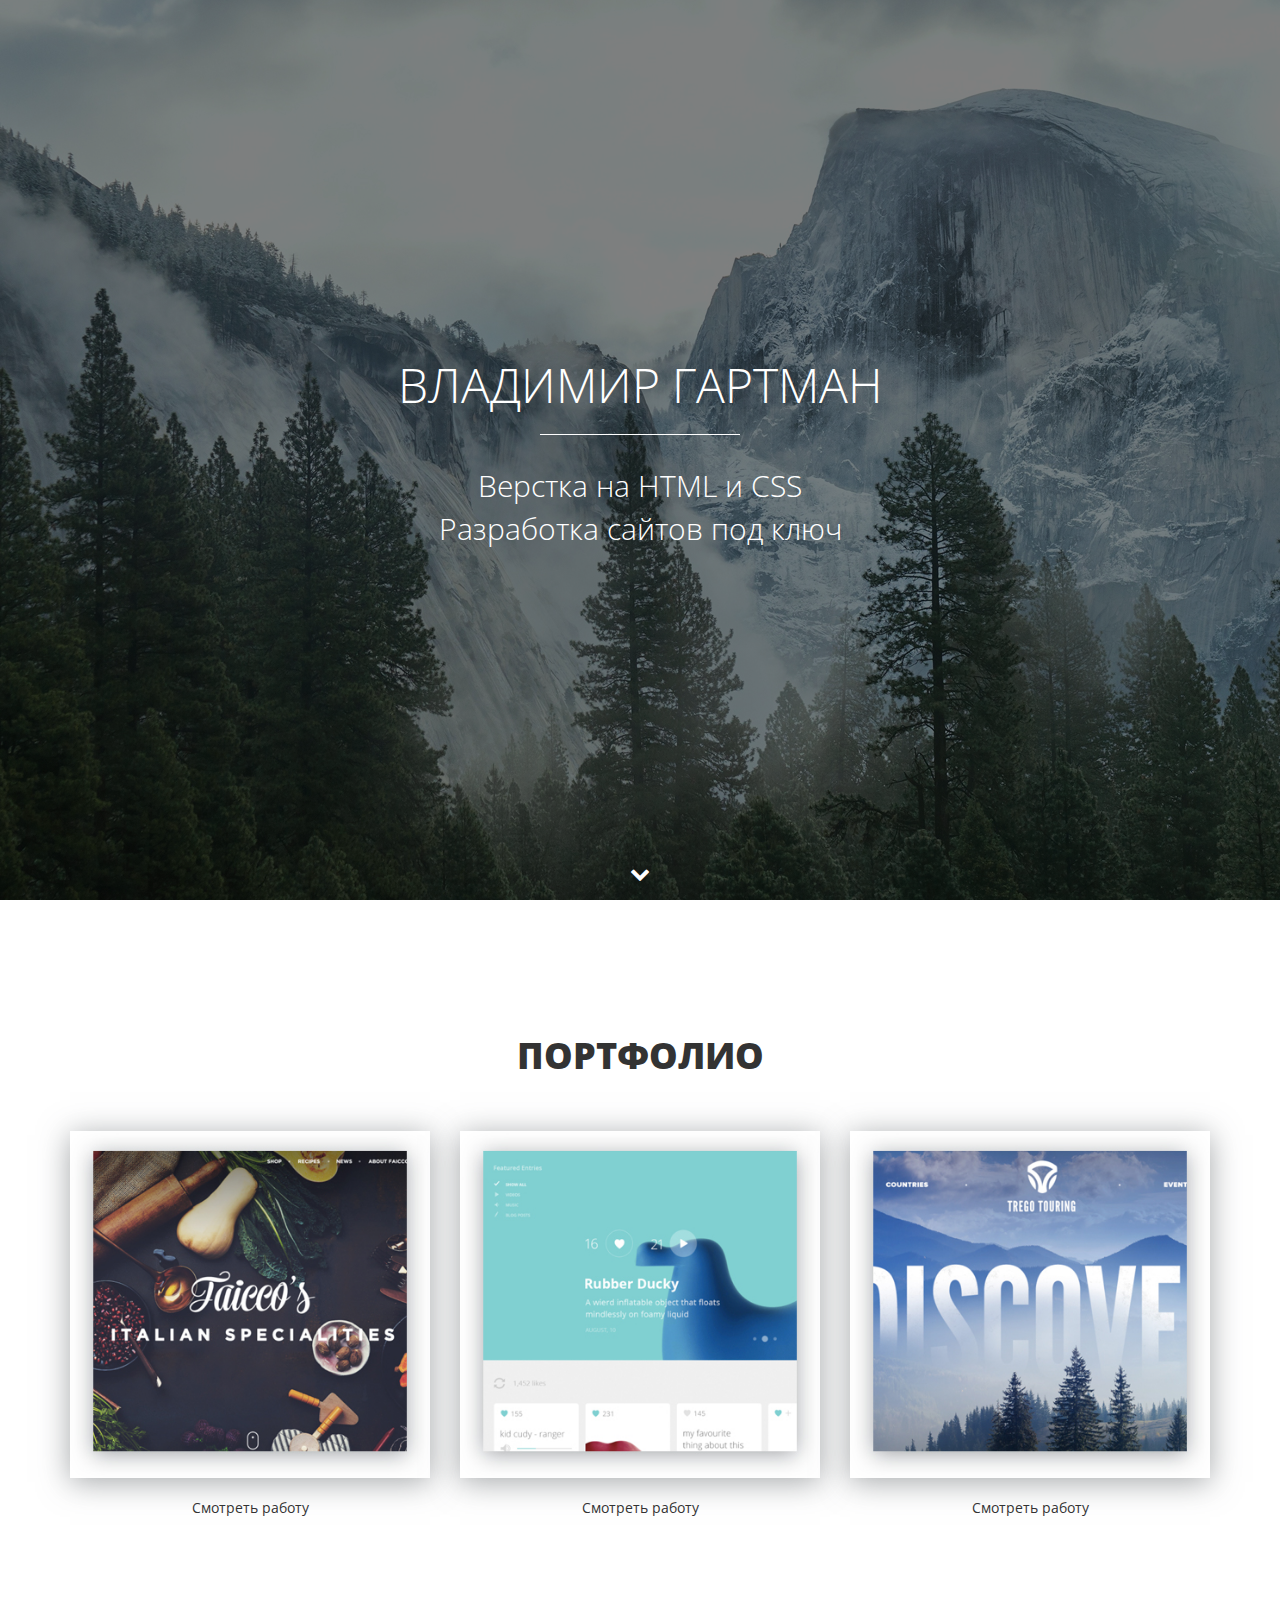
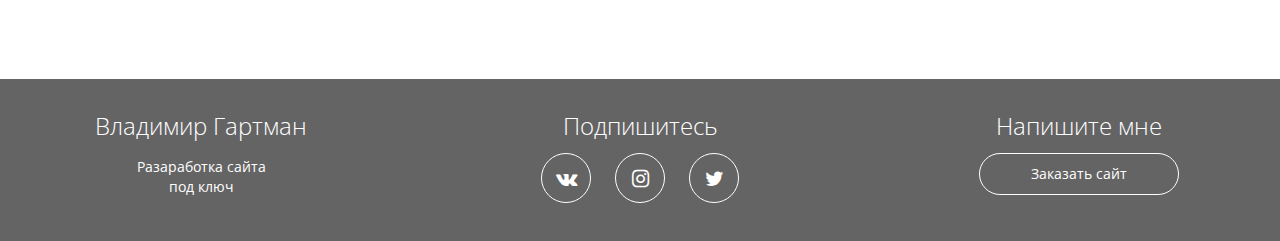
==== index.html @ 7106aff5 "Загрузили все файлы и папки" ====
<!DOCTYPE html>
<html lang="ru">
  <head>
    <meta charset="utf-8">
    <meta http-equiv="X-UA-Compatible" content="IE=edge">
    <meta name="viewport" content="width=device-width, initial-scale=1">
    <!-- meta для соцсетей-->
    <meta property="og:url" content="">
    <meta property="og:type" content="website">
    <meta property="og:title" content="Владимир Гартман - верстка сайтов на HTML и CSS">
    <meta property="og:image" content="">
    <meta property="og:description" content="Закажите разработку сайта без посредников от 5 990 рублей">
    <meta property="og:site_name" content="Портфолио верстальщика">
    <meta property="article:author" content="Владимир Гартман">
    <!--Заголовок  сайта-->
    <title>Владимир Гартман - Портфолио</title>
    <link href="https://fonts.googleapis.com/css?family=Open+Sans:400,700&amp;subset=cyrillic" rel="stylesheet"> 
    <link href="css/bootstrap.min.css" rel="stylesheet">
    <link rel="stylesheet" href="css/fontello.css">
    <link rel="stylesheet" href="css/fontello-embedded.css">
    <link href="css/style.css" rel="stylesheet">
    
    <!--Фавиконка-->
    <link rel="shortcut icon" type="image/x-icon" href="favicon.ico">
    <!--[if lt IE 9]>
      <script src="https://oss.maxcdn.com/html5shiv/3.7.3/html5shiv.min.js"></script>
      <script src="https://oss.maxcdn.com/respond/1.4.2/respond.min.js"></script>
    <![endif]-->
  </head>
  <body>

    <div class="main">
      <div class="main-overlay"></div>
        <div class="wrapper">
          <div class="main-header">
          <h1>Владимир Гартман</h1>
            <div class="main-line"></div>
            <p>Верстка на HTML и CSS<br> Разработка сайтов под ключ</p> 
          </div> 
        </div> 
        <a class="main-down" href="#"><i class="icon-down"></i></a>   
    </div>

    <div class="portfolio">
      <div class="container">
        <h2 class="section-header">Портфолио</h2>
          <div class="row">
            <div class="col-md-4">
              <div class="portfolio-block">
                <img src="img/portfolio/1.jpg" alt="Работа №1">
                <a data-toggle="modal" data-work='work-1' href="#work">Смотреть работу</a>
              </div>
            </div>
            <div class="col-md-4">
              <div class="portfolio-block">
                <img src="img/portfolio/2.jpg" alt="Работа №2">
                <a data-toggle="modal" data-work='work-2' href="#work">Смотреть работу</a>
              </div>
            </div>
            <div class="col-md-4">
              <div class="portfolio-block">
                <img src="img/portfolio/3.jpg" alt="Работа №3">
                <a data-toggle="modal" data-work='work-3' href="#work">Смотреть работу</a>
              </div>
            </div>
          </div>
      </div>
    </div>
    
    <div class="footer">
      <div class="container">
        <div class="row">
          <div class="col-md-3">
                  <strong>Владимир Гартман</strong>
                  <p>Разаработка сайта<br>под ключ</p>
          </div>
          <div class="col-md-6">
                  <strong>Подпишитесь</strong>
                  <div class="social-links">
                    <a href="#"><i class="icon-vk"></i></a>
                    <a href="#"><i class="icon-instagram"></i></a>
                    <a href="#"><i class="icon-twitter"></i></a>
                  </div>
          </div> 
          <div class="col-md-3"><strong>Напишите мне</strong>
            <a href="https://vk.me/vladimir__bass" class="offer-btn">Заказать сайт</a>
          </div>
        </div>
      </div>
    </div>

    <!-- Всплывающие окна-->

<div class="modal fade" id="work" role="dialog" >
  <div class="modal-dialog" role="document">
    <div class="modal-content">
      <div class="modal-header">
        <button type="button" class="close" data-dismiss="modal" aria-label="Close"><span aria-hidden="true">&times;</span></button>
        <h4 class="modal-title">Работа №1</h4>
      </div>
      <div class="modal-body">
        <div class="row">
          <div class="col-lg-5">
           <img src="img/portfolio/1.jpg" alt="Первая работа"> 
          </div>
          <div class="col-lg-7">
            <h4>Сайта для ресторана</h4>
            <p>Описание сайта</p>
            <div class="modal-body">
              
            </div>
          </div>
        </div>
      </div>

    </div>
  </div>
</div>

    <!-- jQuery (necessary for Bootstrap's JavaScript plugins) -->
    <script src="https://ajax.googleapis.com/ajax/libs/jquery/1.12.4/jquery.min.js"></script>
    <script src="js/bootstrap.min.js"></script>
        <script>
      $(function() {
        var link = $('a[data-toggle="modal"]');
        link.on('click', function(event) {
          var work = $(this).attr('data-work');
          var modal = $('.modal');
          modal.find('.modal-body').load(work+'.html');
        });
      });
    </script>
  </body>
</html>
---- css/fontello.css ----
@font-face {
  font-family: 'fontello';
  src: url('../font/fontello.eot?98207938');
  src: url('../font/fontello.eot?98207938#iefix') format('embedded-opentype'),
       url('../font/fontello.woff2?98207938') format('woff2'),
       url('../font/fontello.woff?98207938') format('woff'),
       url('../font/fontello.ttf?98207938') format('truetype'),
       url('../font/fontello.svg?98207938#fontello') format('svg');
  font-weight: normal;
  font-style: normal;
}
/* Chrome hack: SVG is rendered more smooth in Windozze. 100% magic, uncomment if you need it. */
/* Note, that will break hinting! In other OS-es font will be not as sharp as it could be */
/*
@media screen and (-webkit-min-device-pixel-ratio:0) {
  @font-face {
    font-family: 'fontello';
    src: url('../font/fontello.svg?98207938#fontello') format('svg');
  }
}
*/
 
 [class^="icon-"]:before, [class*=" icon-"]:before {
  font-family: "fontello";
  font-style: normal;
  font-weight: normal;
  speak: none;
 
  display: inline-block;
  text-decoration: inherit;
  width: 1em;
  margin-right: .2em;
  text-align: center;
  /* opacity: .8; */
 
  /* For safety - reset parent styles, that can break glyph codes*/
  font-variant: normal;
  text-transform: none;
 
  /* fix buttons height, for twitter bootstrap */
  line-height: 1em;
 
  /* Animation center compensation - margins should be symmetric */
  /* remove if not needed */
  margin-left: .2em;
 
  /* you can be more comfortable with increased icons size */
  /* font-size: 120%; */
 
  /* Font smoothing. That was taken from TWBS */
  -webkit-font-smoothing: antialiased;
  -moz-osx-font-smoothing: grayscale;
 
  /* Uncomment for 3D effect */
  /* text-shadow: 1px 1px 1px rgba(127, 127, 127, 0.3); */
}
 
.icon-down:before { content: '\e800'; } /* '' */
.icon-twitter:before { content: '\f099'; } /* '' */
.icon-instagram:before { content: '\f16d'; } /* '' */
.icon-vk:before { content: '\f189'; } /* '' */
---- css/fontello-embedded.css ----
@font-face {
  font-family: 'fontello';
  src: url('../font/fontello.eot?49157552');
  src: url('../font/fontello.eot?49157552#iefix') format('embedded-opentype'),
       url('../font/fontello.svg?49157552#fontello') format('svg');
  font-weight: normal;
  font-style: normal;
}
@font-face {
  font-family: 'fontello';
  src: url('[data-uri]') format('woff'),
       url('[data-uri]') format('truetype');
}
/* Chrome hack: SVG is rendered more smooth in Windozze. 100% magic, uncomment if you need it. */
/* Note, that will break hinting! In other OS-es font will be not as sharp as it could be */
/*
@media screen and (-webkit-min-device-pixel-ratio:0) {
  @font-face {
    font-family: 'fontello';
    src: url('../font/fontello.svg?49157552#fontello') format('svg');
  }
}
*/
 
 [class^="icon-"]:before, [class*=" icon-"]:before {
  font-family: "fontello";
  font-style: normal;
  font-weight: normal;
  speak: none;
 
  display: inline-block;
  text-decoration: inherit;
  width: 1em;
  margin-right: .2em;
  text-align: center;
  /* opacity: .8; */
 
  /* For safety - reset parent styles, that can break glyph codes*/
  font-variant: normal;
  text-transform: none;
     
  /* fix buttons height, for twitter bootstrap */
  line-height: 1em;
 
  /* Animation center compensation - margins should be symmetric */
  /* remove if not needed */
  margin-left: .2em;
 
  /* you can be more comfortable with increased icons size */
  /* font-size: 120%; */
 
  /* Uncomment for 3D effect */
  /* text-shadow: 1px 1px 1px rgba(127, 127, 127, 0.3); */
}
.icon-down:before { content: '\e800'; } /* '' */
.icon-twitter:before { content: '\f099'; } /* '' */
.icon-instagram:before { content: '\f16d'; } /* '' */
.icon-vk:before { content: '\f189'; } /* '' */
---- css/style.css ----
body{
	font-family: 'Open Sans', sans-serif;
}

html{
	font-size: 10px;
}

a:focus {
	text-decoration: none;
	outline: none;
}

.wrapper{
	display: table-cell;
	vertical-align: middle;
}

.main{
	position: relative;
	display: table;
	width: 100%;
	text-align: center;
	color: #fff;
	height: 100vh;
	background: #000 url(../img/main/main-bg.jpg) center center no-repeat;
}

.main-overlay{
	position: absolute;
	z-index: 1;
	width: 100%;
	height: 100%;
	background-color: rgba(0,0,0,0.5);
}

.main h1{
	margin-bottom: 1.4rem;
	font-weight: 300;
	text-transform: uppercase;
	font-size: 4.8rem;
}
.main p{
	font-size: 3rem;
	font-weight: 300;
}
.main-header{
	position: relative;
	z-index: 2;
}
.main-line{
	width: 200px;
	height: 1px;
	background-color: #fff;
	margin: 0 auto;
}

.main-down{
	position: absolute;
	color: #fff;
	z-index: 4;
	bottom: 0;
	display: inline-block;
	font-size: 2rem;
	left: 50%;
	width: 50px;
	margin-left: -25px;
	height: 5opx;
	border-radius: 50%;
	border: 1px solid transparent;
	line-height: 50px;
	transition: 0.2s;
}
.main-down:hover{
	color: #fff;
	border-color: #fff;
}

/*Секция портфолио*/

.portfolio{
	padding: 10rem 0px;
	text-align: center;
}
.section-header{
	text-transform: uppercase;
	font-weight: 800;
	font-size: 3.6rem;
	margin-bottom: 5rem;	
}

.portfolio img{
	width: 100%;
	max-width: 360px; 
	box-shadow: 0px 4px 29px 0px rgba(87, 92, 97, 0.54);
}

.portfolio a{
	display: block;
	margin: 2rem auto 6rem;
	color: #333;
	width: 17rem;
	border-bottom: 1px solid transparent;
}

.portfolio a:hover{
	text-decoration: none;
	border-bottom: 1px dotted #333;
}
/*Секция подвал*/
.footer{
	background-color: #646464;
	color: #fff;
	text-align: center;
	padding: 3rem 0;
}

.footer strong{
	font-weight: 300;
	font-size: 2.4rem;
}

.social-links {
	margin-top:1rem;
}

.social-links a{
	width: 5rem;
	height: 5rem;
	line-height: 50px;
	display: inline-block;
	color: #fff;
	border: solid 1px #fff;
	border-radius: 50px;
	margin-left: 1rem;
	margin-right: 1rem;
	font-size: 2rem;
	transition: 0.2s;
}

.social-links a:hover{
	background-color: #fff;
	color: #646464;
}

.offer-btn{
	display: block;
	width: 80%;
	max-width: 200px;
	margin: 1rem auto;
	border: 1px solid #fff;
	padding-top: 1rem;
	padding-bottom: 1rem;
	color: #fff;
	border-radius: 100px;
	transition: 0.2s;
}

.offer-btn:hover{
	text-decoration: none;
	background-color: #fff;
	color: #646464;
}

.modal img{
	width: 100%
}

.modal-title{
	font-weight: 800;
	font-size: 2rem;
} 

.close{
	background-color: transparent;
	border: none;
	font-size: 2.5rem;
	position: absolute;
	right: 2rem;
	top: 1rem;
}

.modal-btn{
	display: inline-block;
	color: #333;
	border: 1px solid #333;
	padding: 10px 20px;
	border-radius: 5px;
}  

.modal-btn:hover{
	background-color: #333;
	color: #fff;
	text-decoration: none;
}

@media (min-width: 0px) and (max-width: 767px){ 

html{
	font-size: 7px;
}
.footer strong{
	margin: 3rem 0 2rem;
	display: inline-block;
}
.social-links a{
	font-size: 1.5rem;
}

}
@media (min-width: 768px) and (max-width: 991px){
.footer strong{
	margin: 3rem 0 2rem;
	display: inline-block;
}
}
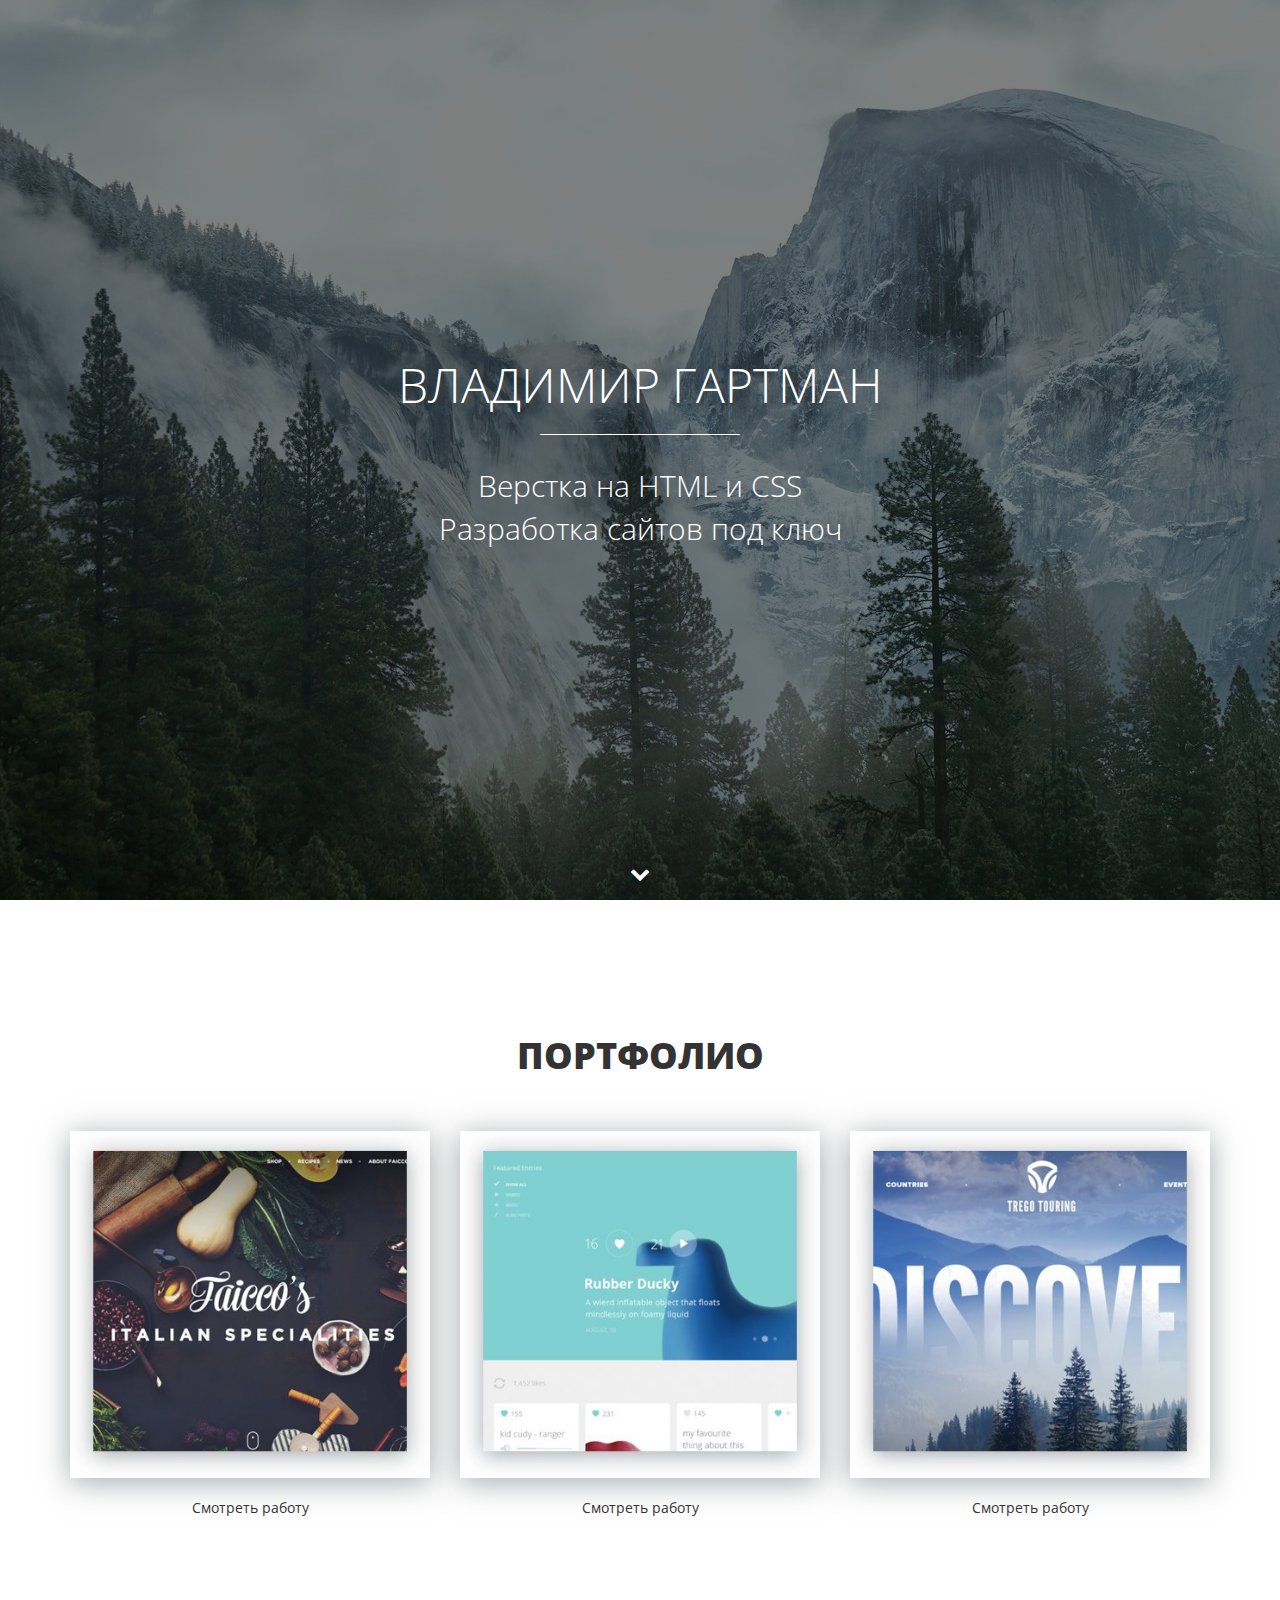
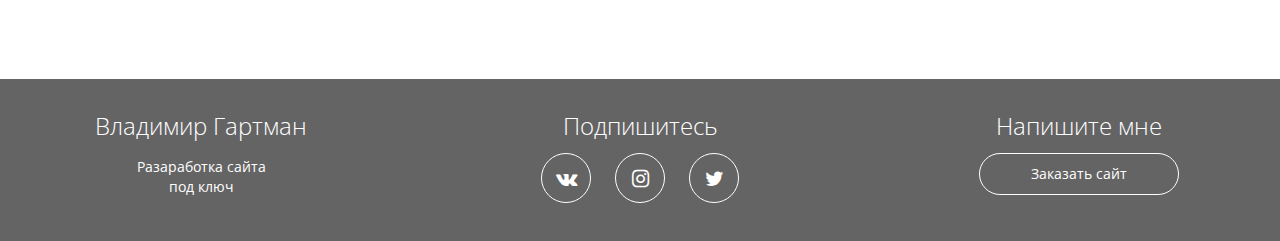
==== commit c7db09cc: "Исправил скролл" ====
--- a/index.html
+++ b/index.html
@@ -38,10 +38,10 @@
             <p>Верстка на HTML и CSS<br> Разработка сайтов под ключ</p> 
           </div> 
         </div> 
-        <a class="main-down" href="#"><i class="icon-down"></i></a>   
+        <a class="main-down slowly" href="#portfolio"><i class="icon-down"></i></a>   
     </div>
 
-    <div class="portfolio">
+    <div class="portfolio" id="portfolio">
       <div class="container">
         <h2 class="section-header">Портфолио</h2>
           <div class="row">
@@ -130,5 +130,16 @@
         });
       });
     </script>
+    <script>
+      $(document).ready(function(){
+        $(".slowly").on("click", function (event){
+          event.preventDefault();
+          var id = $(this).attr('href'),
+          top = $(id).offset().top;
+          $('body,html').animate({scrollTop: top}, 800 );
+      });
+
+      });
+    </script>
   </body>
 </html>--- a/css/fontello.css
+++ b/css/fontello.css
@@ -1,61 +1,10 @@
-@font-face {
-  font-family: 'fontello';
-  src: url('../font/fontello.eot?98207938');
-  src: url('../font/fontello.eot?98207938#iefix') format('embedded-opentype'),
-       url('../font/fontello.woff2?98207938') format('woff2'),
-       url('../font/fontello.woff?98207938') format('woff'),
-       url('../font/fontello.ttf?98207938') format('truetype'),
-       url('../font/fontello.svg?98207938#fontello') format('svg');
-  font-weight: normal;
-  font-style: normal;
-}
-/* Chrome hack: SVG is rendered more smooth in Windozze. 100% magic, uncomment if you need it. */
-/* Note, that will break hinting! In other OS-es font will be not as sharp as it could be */
-/*
-@media screen and (-webkit-min-device-pixel-ratio:0) {
-  @font-face {
-    font-family: 'fontello';
-    src: url('../font/fontello.svg?98207938#fontello') format('svg');
-  }
-}
-*/
- 
- [class^="icon-"]:before, [class*=" icon-"]:before {
-  font-family: "fontello";
-  font-style: normal;
-  font-weight: normal;
-  speak: none;
- 
-  display: inline-block;
-  text-decoration: inherit;
-  width: 1em;
-  margin-right: .2em;
-  text-align: center;
-  /* opacity: .8; */
- 
-  /* For safety - reset parent styles, that can break glyph codes*/
-  font-variant: normal;
-  text-transform: none;
- 
-  /* fix buttons height, for twitter bootstrap */
-  line-height: 1em;
- 
-  /* Animation center compensation - margins should be symmetric */
-  /* remove if not needed */
-  margin-left: .2em;
- 
-  /* you can be more comfortable with increased icons size */
-  /* font-size: 120%; */
- 
-  /* Font smoothing. That was taken from TWBS */
-  -webkit-font-smoothing: antialiased;
-  -moz-osx-font-smoothing: grayscale;
- 
-  /* Uncomment for 3D effect */
-  /* text-shadow: 1px 1px 1px rgba(127, 127, 127, 0.3); */
-}
- 
-.icon-down:before { content: '\e800'; } /* '' */
-.icon-twitter:before { content: '\f099'; } /* '' */
-.icon-instagram:before { content: '\f16d'; } /* '' */
-.icon-vk:before { content: '\f189'; } /* '' */+@font-face{font-family:'fontello';src:url('../font/fontello.eot?98207938');src:url('../font/fontello.eot?98207938#iefix') format('embedded-opentype'),
+url('../font/fontello.woff2?98207938') format('woff2'),
+url('../font/fontello.woff?98207938') format('woff'),
+url('../font/fontello.ttf?98207938') format('truetype'),
+url('../font/fontello.svg?98207938#fontello') format('svg');font-weight:normal;font-style:normal;}
+[class^="icon-"]:before, [class*=" icon-"]:before{font-family:"fontello";font-style:normal;font-weight:normal;speak:none;display:inline-block;text-decoration:inherit;width:1em;margin-right:.2em;text-align:center;font-variant:normal;text-transform:none;line-height:1em;margin-left:.2em;-webkit-font-smoothing:antialiased;-moz-osx-font-smoothing:grayscale;}
+.icon-down:before{content:'\e800';}
+.icon-twitter:before{content:'\f099';}
+.icon-instagram:before{content:'\f16d';}
+.icon-vk:before{content:'\f189';}--- a/css/style.css
+++ b/css/style.css
@@ -1,216 +1,35 @@
-body{
-	font-family: 'Open Sans', sans-serif;
-}
-
-html{
-	font-size: 10px;
-}
-
-a:focus {
-	text-decoration: none;
-	outline: none;
-}
-
-.wrapper{
-	display: table-cell;
-	vertical-align: middle;
-}
-
-.main{
-	position: relative;
-	display: table;
-	width: 100%;
-	text-align: center;
-	color: #fff;
-	height: 100vh;
-	background: #000 url(../img/main/main-bg.jpg) center center no-repeat;
-}
-
-.main-overlay{
-	position: absolute;
-	z-index: 1;
-	width: 100%;
-	height: 100%;
-	background-color: rgba(0,0,0,0.5);
-}
-
-.main h1{
-	margin-bottom: 1.4rem;
-	font-weight: 300;
-	text-transform: uppercase;
-	font-size: 4.8rem;
-}
-.main p{
-	font-size: 3rem;
-	font-weight: 300;
-}
-.main-header{
-	position: relative;
-	z-index: 2;
-}
-.main-line{
-	width: 200px;
-	height: 1px;
-	background-color: #fff;
-	margin: 0 auto;
-}
-
-.main-down{
-	position: absolute;
-	color: #fff;
-	z-index: 4;
-	bottom: 0;
-	display: inline-block;
-	font-size: 2rem;
-	left: 50%;
-	width: 50px;
-	margin-left: -25px;
-	height: 5opx;
-	border-radius: 50%;
-	border: 1px solid transparent;
-	line-height: 50px;
-	transition: 0.2s;
-}
-.main-down:hover{
-	color: #fff;
-	border-color: #fff;
-}
-
-/*Секция портфолио*/
-
-.portfolio{
-	padding: 10rem 0px;
-	text-align: center;
-}
-.section-header{
-	text-transform: uppercase;
-	font-weight: 800;
-	font-size: 3.6rem;
-	margin-bottom: 5rem;	
-}
-
-.portfolio img{
-	width: 100%;
-	max-width: 360px; 
-	box-shadow: 0px 4px 29px 0px rgba(87, 92, 97, 0.54);
-}
-
-.portfolio a{
-	display: block;
-	margin: 2rem auto 6rem;
-	color: #333;
-	width: 17rem;
-	border-bottom: 1px solid transparent;
-}
-
-.portfolio a:hover{
-	text-decoration: none;
-	border-bottom: 1px dotted #333;
-}
-/*Секция подвал*/
-.footer{
-	background-color: #646464;
-	color: #fff;
-	text-align: center;
-	padding: 3rem 0;
-}
-
-.footer strong{
-	font-weight: 300;
-	font-size: 2.4rem;
-}
-
-.social-links {
-	margin-top:1rem;
-}
-
-.social-links a{
-	width: 5rem;
-	height: 5rem;
-	line-height: 50px;
-	display: inline-block;
-	color: #fff;
-	border: solid 1px #fff;
-	border-radius: 50px;
-	margin-left: 1rem;
-	margin-right: 1rem;
-	font-size: 2rem;
-	transition: 0.2s;
-}
-
-.social-links a:hover{
-	background-color: #fff;
-	color: #646464;
-}
-
-.offer-btn{
-	display: block;
-	width: 80%;
-	max-width: 200px;
-	margin: 1rem auto;
-	border: 1px solid #fff;
-	padding-top: 1rem;
-	padding-bottom: 1rem;
-	color: #fff;
-	border-radius: 100px;
-	transition: 0.2s;
-}
-
-.offer-btn:hover{
-	text-decoration: none;
-	background-color: #fff;
-	color: #646464;
-}
-
-.modal img{
-	width: 100%
-}
-
-.modal-title{
-	font-weight: 800;
-	font-size: 2rem;
-} 
-
-.close{
-	background-color: transparent;
-	border: none;
-	font-size: 2.5rem;
-	position: absolute;
-	right: 2rem;
-	top: 1rem;
-}
-
-.modal-btn{
-	display: inline-block;
-	color: #333;
-	border: 1px solid #333;
-	padding: 10px 20px;
-	border-radius: 5px;
-}  
-
-.modal-btn:hover{
-	background-color: #333;
-	color: #fff;
-	text-decoration: none;
-}
-
-@media (min-width: 0px) and (max-width: 767px){ 
-
-html{
-	font-size: 7px;
-}
-.footer strong{
-	margin: 3rem 0 2rem;
-	display: inline-block;
-}
-.social-links a{
-	font-size: 1.5rem;
-}
-
-}
-@media (min-width: 768px) and (max-width: 991px){
-.footer strong{
-	margin: 3rem 0 2rem;
-	display: inline-block;
-}
+body{font-family:'Open Sans', sans-serif;}
+html{font-size:10px;}
+a:focus{text-decoration:none;outline:none;}
+.wrapper{display:table-cell;vertical-align:middle;}
+.main{position:relative;display:table;width:100%;text-align:center;color:#fff;height:100vh;background:#000 url(../img/main/main-bg.jpg) center center no-repeat;}
+.main-overlay{position:absolute;z-index:1;width:100%;height:100%;background-color:rgba(0,0,0,0.5);}
+.main h1{margin-bottom:1.4rem;font-weight:300;text-transform:uppercase;font-size:4.8rem;}
+.main p{font-size:3rem;font-weight:300;}
+.main-header{position:relative;z-index:2;}
+.main-line{width:200px;height:1px;background-color:#fff;margin:0 auto;}
+.main-down{position:absolute;color:#fff;z-index:4;bottom:0;display:inline-block;font-size:2rem;left:50%;width:50px;margin-left:-25px;height:5opx;border-radius:50%;border:1px solid transparent;line-height:50px;transition:0.2s;}
+.main-down:hover{color:#fff;border-color:#fff;}
+.portfolio{padding:10rem 0px;text-align:center;}
+.section-header{text-transform:uppercase;font-weight:800;font-size:3.6rem;margin-bottom:5rem;}
+.portfolio img{width:100%;max-width:360px;box-shadow:0px 4px 29px 0px rgba(87, 92, 97, 0.54);}
+.portfolio a{display:block;margin:2rem auto 6rem;color:#333;width:17rem;border-bottom:1px solid transparent;}
+.portfolio a:hover{text-decoration:none;border-bottom:1px dotted #333;}
+.footer{background-color:#646464;color:#fff;text-align:center;padding:3rem 0;}
+.footer strong{font-weight:300;font-size:2.4rem;}
+.social-links{margin-top:1rem;}
+.social-links a{width:5rem;height:5rem;line-height:50px;display:inline-block;color:#fff;border:solid 1px #fff;border-radius:50px;margin-left:1rem;margin-right:1rem;font-size:2rem;transition:0.2s;}
+.social-links a:hover{background-color:#fff;color:#646464;}
+.offer-btn{display:block;width:80%;max-width:200px;margin:1rem auto;border:1px solid #fff;padding-top:1rem;padding-bottom:1rem;color:#fff;border-radius:100px;transition:0.2s;}
+.offer-btn:hover{text-decoration:none;background-color:#fff;color:#646464;}
+.modal img{width:100%}
+.modal-title{font-weight:800;font-size:2rem;}
+.close{background-color:transparent;border:none;font-size:2.5rem;position:absolute;right:2rem;top:1rem;}
+.modal-btn{display:inline-block;color:#333;border:1px solid #333;padding:10px 20px;border-radius:5px;}
+.modal-btn:hover{background-color:#333;color:#fff;text-decoration:none;}
+@media (min-width:0px) and (max-width:767px){html{font-size:7px;}
+.footer strong{margin:3rem 0 2rem;display:inline-block;}
+.social-links a{font-size:1.5rem;}
+}
+@media (min-width:768px) and (max-width:991px){.footer strong{margin:3rem 0 2rem;display:inline-block;}
 }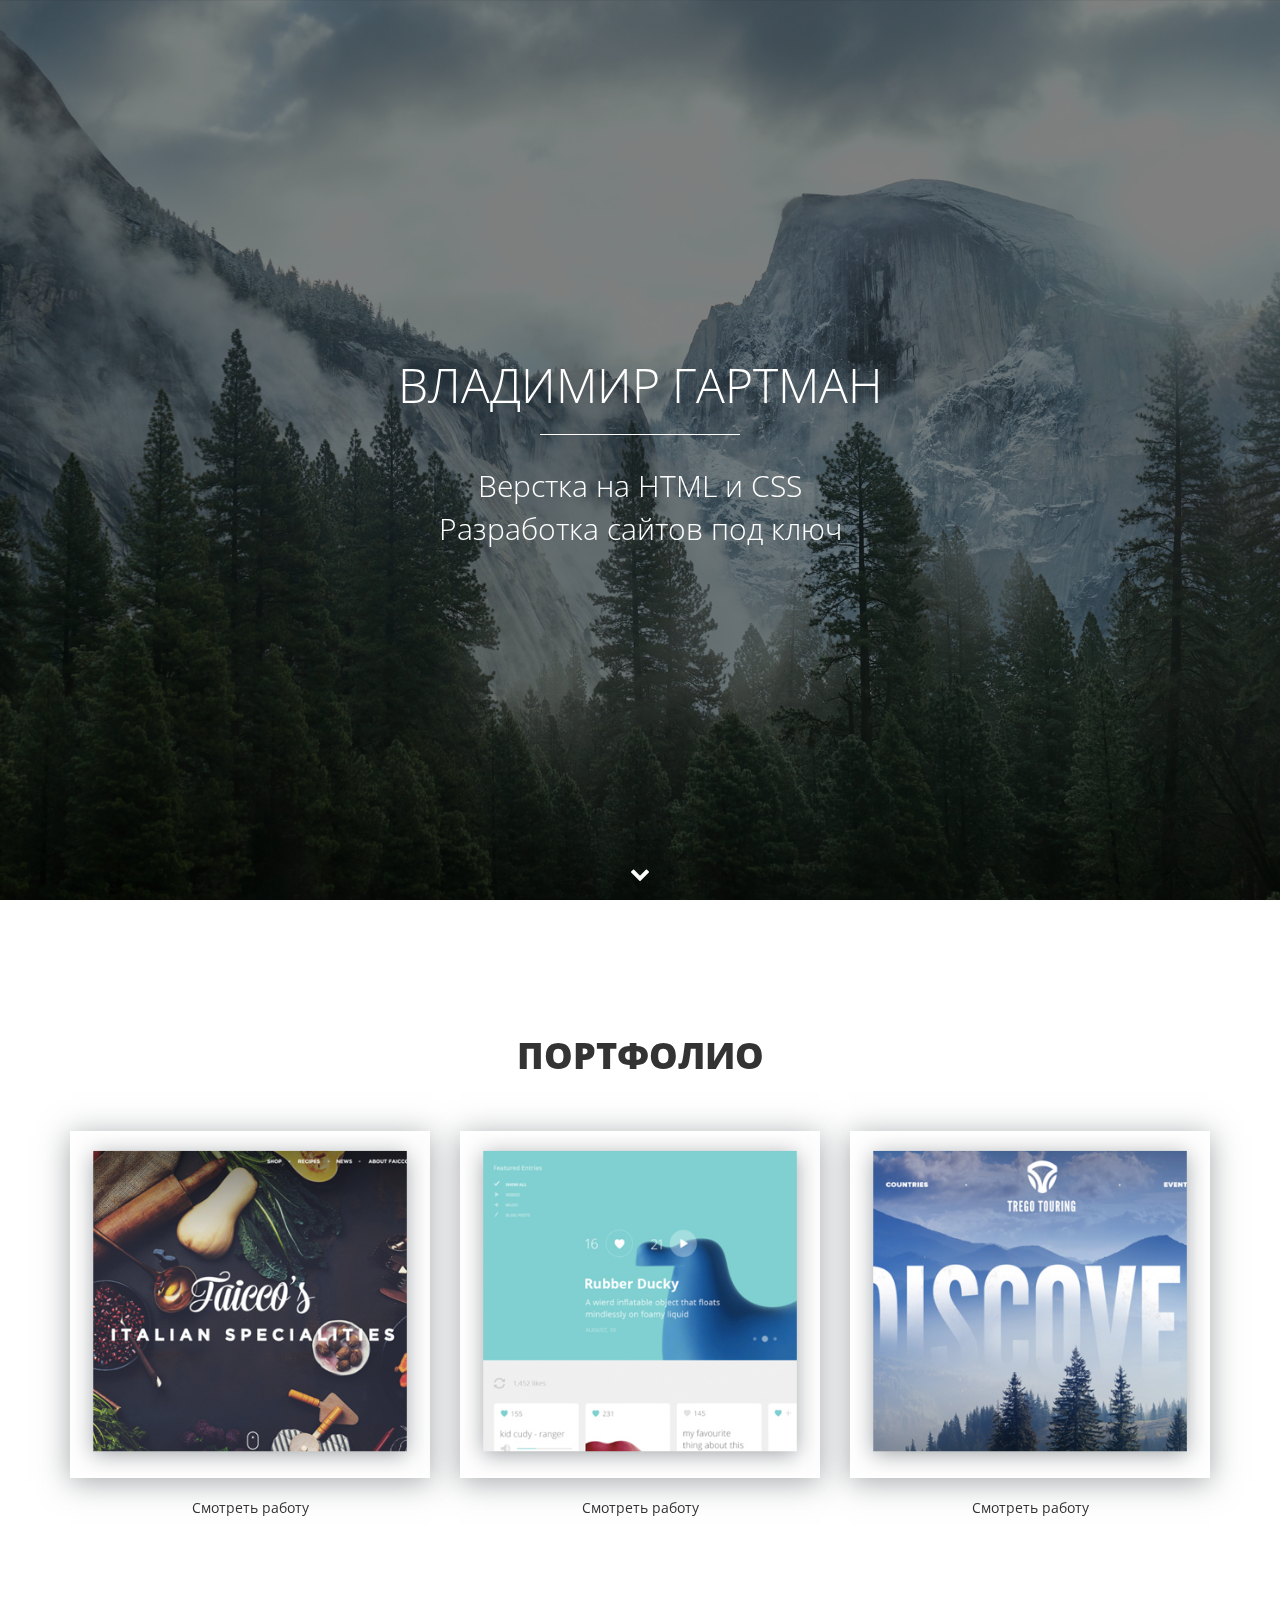
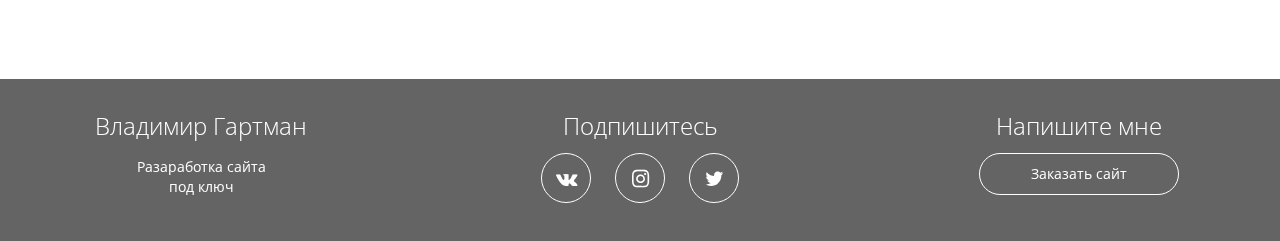
==== commit 48c62452: "Изменил модельное окно" ====
--- a/index.html
+++ b/index.html
@@ -29,7 +29,7 @@
   </head>
   <body>
 
-    <div class="main">
+    <div class="main parallax-window" data-parallax="scroll" data-speed="0.4" data-image-src="img/main/main-bg.jpg">
       <div class="main-overlay"></div>
         <div class="wrapper">
           <div class="main-header">
@@ -48,19 +48,20 @@
             <div class="col-md-4">
               <div class="portfolio-block">
                 <img src="img/portfolio/1.jpg" alt="Работа №1">
-                <a data-toggle="modal" data-work='work-1' href="#work">Смотреть работу</a>
+                <a class="link cd-modal-trigger" data-toggle="modal" data-work='work-1' href="#work">Смотреть работу</a>
               </div>
             </div>
             <div class="col-md-4">
               <div class="portfolio-block">
                 <img src="img/portfolio/2.jpg" alt="Работа №2">
-                <a data-toggle="modal" data-work='work-2' href="#work">Смотреть работу</a>
+                <a class="link cd-modal-trigger" data-toggle="modal" data-work='work-2' href="#work">Смотреть работу</a>
               </div>
             </div>
             <div class="col-md-4">
               <div class="portfolio-block">
                 <img src="img/portfolio/3.jpg" alt="Работа №3">
-                <a data-toggle="modal" data-work='work-3' href="#work">Смотреть работу</a>
+               
+                <a class="link cd-modal-trigger" data-toggle="modal" data-work='work-3' href="#work">Смотреть работу</a>
               </div>
             </div>
           </div>
@@ -88,6 +89,16 @@
         </div>
       </div>
     </div>
+    
+    <div class="cd-modal">
+  <div class="modal-content"></div> <!-- .modal-content -->
+
+  <a href="#0" class="modal-close">Close</a>
+</div> <!-- .cd-modal -->
+
+<div class="cd-transition-layer"> 
+  <div class="bg-layer"></div>
+</div> <!-- .cd-transition-layer -->
 
     <!-- Всплывающие окна-->
 
@@ -119,14 +130,15 @@
 
     <!-- jQuery (necessary for Bootstrap's JavaScript plugins) -->
     <script src="https://ajax.googleapis.com/ajax/libs/jquery/1.12.4/jquery.min.js"></script>
-    <script src="js/bootstrap.min.js"></script>
+    
+    <script src="js/parallax.min.js"></script>
+    <script src="js/main.js"></script>
         <script>
       $(function() {
-        var link = $('a[data-toggle="modal"]');
+        var link = $('.cd-modal-trigger');
         link.on('click', function(event) {
           var work = $(this).attr('data-work');
-          var modal = $('.modal');
-          modal.find('.modal-body').load(work+'.html');
+          $('.modal-content').load(work+'.html');
         });
       });
     </script>
--- a/css/fontello.css
+++ b/css/fontello.css
@@ -1,10 +1,61 @@
-@font-face{font-family:'fontello';src:url('../font/fontello.eot?98207938');src:url('../font/fontello.eot?98207938#iefix') format('embedded-opentype'),
-url('../font/fontello.woff2?98207938') format('woff2'),
-url('../font/fontello.woff?98207938') format('woff'),
-url('../font/fontello.ttf?98207938') format('truetype'),
-url('../font/fontello.svg?98207938#fontello') format('svg');font-weight:normal;font-style:normal;}
-[class^="icon-"]:before, [class*=" icon-"]:before{font-family:"fontello";font-style:normal;font-weight:normal;speak:none;display:inline-block;text-decoration:inherit;width:1em;margin-right:.2em;text-align:center;font-variant:normal;text-transform:none;line-height:1em;margin-left:.2em;-webkit-font-smoothing:antialiased;-moz-osx-font-smoothing:grayscale;}
-.icon-down:before{content:'\e800';}
-.icon-twitter:before{content:'\f099';}
-.icon-instagram:before{content:'\f16d';}
-.icon-vk:before{content:'\f189';}+@font-face {
+  font-family: 'fontello';
+  src: url('../font/fontello.eot?98207938');
+  src: url('../font/fontello.eot?98207938#iefix') format('embedded-opentype'),
+       url('../font/fontello.woff2?98207938') format('woff2'),
+       url('../font/fontello.woff?98207938') format('woff'),
+       url('../font/fontello.ttf?98207938') format('truetype'),
+       url('../font/fontello.svg?98207938#fontello') format('svg');
+  font-weight: normal;
+  font-style: normal;
+}
+/* Chrome hack: SVG is rendered more smooth in Windozze. 100% magic, uncomment if you need it. */
+/* Note, that will break hinting! In other OS-es font will be not as sharp as it could be */
+/*
+@media screen and (-webkit-min-device-pixel-ratio:0) {
+  @font-face {
+    font-family: 'fontello';
+    src: url('../font/fontello.svg?98207938#fontello') format('svg');
+  }
+}
+*/
+ 
+ [class^="icon-"]:before, [class*=" icon-"]:before {
+  font-family: "fontello";
+  font-style: normal;
+  font-weight: normal;
+  speak: none;
+ 
+  display: inline-block;
+  text-decoration: inherit;
+  width: 1em;
+  margin-right: .2em;
+  text-align: center;
+  /* opacity: .8; */
+ 
+  /* For safety - reset parent styles, that can break glyph codes*/
+  font-variant: normal;
+  text-transform: none;
+ 
+  /* fix buttons height, for twitter bootstrap */
+  line-height: 1em;
+ 
+  /* Animation center compensation - margins should be symmetric */
+  /* remove if not needed */
+  margin-left: .2em;
+ 
+  /* you can be more comfortable with increased icons size */
+  /* font-size: 120%; */
+ 
+  /* Font smoothing. That was taken from TWBS */
+  -webkit-font-smoothing: antialiased;
+  -moz-osx-font-smoothing: grayscale;
+ 
+  /* Uncomment for 3D effect */
+  /* text-shadow: 1px 1px 1px rgba(127, 127, 127, 0.3); */
+}
+ 
+.icon-down:before { content: '\e800'; } /* '' */
+.icon-twitter:before { content: '\f099'; } /* '' */
+.icon-instagram:before { content: '\f16d'; } /* '' */
+.icon-vk:before { content: '\f189'; } /* '' */--- a/css/style.css
+++ b/css/style.css
@@ -1,35 +1,483 @@
-body{font-family:'Open Sans', sans-serif;}
-html{font-size:10px;}
-a:focus{text-decoration:none;outline:none;}
-.wrapper{display:table-cell;vertical-align:middle;}
-.main{position:relative;display:table;width:100%;text-align:center;color:#fff;height:100vh;background:#000 url(../img/main/main-bg.jpg) center center no-repeat;}
-.main-overlay{position:absolute;z-index:1;width:100%;height:100%;background-color:rgba(0,0,0,0.5);}
-.main h1{margin-bottom:1.4rem;font-weight:300;text-transform:uppercase;font-size:4.8rem;}
-.main p{font-size:3rem;font-weight:300;}
-.main-header{position:relative;z-index:2;}
-.main-line{width:200px;height:1px;background-color:#fff;margin:0 auto;}
-.main-down{position:absolute;color:#fff;z-index:4;bottom:0;display:inline-block;font-size:2rem;left:50%;width:50px;margin-left:-25px;height:5opx;border-radius:50%;border:1px solid transparent;line-height:50px;transition:0.2s;}
-.main-down:hover{color:#fff;border-color:#fff;}
-.portfolio{padding:10rem 0px;text-align:center;}
-.section-header{text-transform:uppercase;font-weight:800;font-size:3.6rem;margin-bottom:5rem;}
-.portfolio img{width:100%;max-width:360px;box-shadow:0px 4px 29px 0px rgba(87, 92, 97, 0.54);}
-.portfolio a{display:block;margin:2rem auto 6rem;color:#333;width:17rem;border-bottom:1px solid transparent;}
-.portfolio a:hover{text-decoration:none;border-bottom:1px dotted #333;}
-.footer{background-color:#646464;color:#fff;text-align:center;padding:3rem 0;}
-.footer strong{font-weight:300;font-size:2.4rem;}
-.social-links{margin-top:1rem;}
-.social-links a{width:5rem;height:5rem;line-height:50px;display:inline-block;color:#fff;border:solid 1px #fff;border-radius:50px;margin-left:1rem;margin-right:1rem;font-size:2rem;transition:0.2s;}
-.social-links a:hover{background-color:#fff;color:#646464;}
-.offer-btn{display:block;width:80%;max-width:200px;margin:1rem auto;border:1px solid #fff;padding-top:1rem;padding-bottom:1rem;color:#fff;border-radius:100px;transition:0.2s;}
-.offer-btn:hover{text-decoration:none;background-color:#fff;color:#646464;}
-.modal img{width:100%}
-.modal-title{font-weight:800;font-size:2rem;}
-.close{background-color:transparent;border:none;font-size:2.5rem;position:absolute;right:2rem;top:1rem;}
-.modal-btn{display:inline-block;color:#333;border:1px solid #333;padding:10px 20px;border-radius:5px;}
-.modal-btn:hover{background-color:#333;color:#fff;text-decoration:none;}
-@media (min-width:0px) and (max-width:767px){html{font-size:7px;}
-.footer strong{margin:3rem 0 2rem;display:inline-block;}
-.social-links a{font-size:1.5rem;}
-}
-@media (min-width:768px) and (max-width:991px){.footer strong{margin:3rem 0 2rem;display:inline-block;}
+body{
+	font-family: 'Open Sans', sans-serif;
+}
+
+html{
+	font-size: 10px;
+}
+
+a:focus {
+	text-decoration: none;
+	outline: none;
+}
+
+.wrapper{
+	display: table-cell;
+	vertical-align: middle;
+}
+
+.main{
+	position: relative;
+	display: table;
+	width: 100%;
+	text-align: center;
+	color: #fff;
+	height: 100vh;
+	//*background: #000 url(../img/main/main-bg.jpg) center center no-repeat;*//
+}
+
+.main-overlay{
+	position: absolute;
+	z-index: 1;
+	width: 100%;
+	height: 100%;
+	background-color: rgba(0,0,0,0.5);
+}
+
+.main h1{
+	margin-bottom: 1.4rem;
+	font-weight: 300;
+	text-transform: uppercase;
+	font-size: 4.8rem;
+}
+.main p{
+	font-size: 3rem;
+	font-weight: 300;
+}
+.main-header{
+	position: relative;
+	z-index: 2;
+}
+.main-line{
+	width: 200px;
+	height: 1px;
+	background-color: #fff;
+	margin: 0 auto;
+}
+
+.main-down{
+	position: absolute;
+	color: #fff;
+	z-index: 4;
+	bottom: 0;
+	display: inline-block;
+	font-size: 2rem;
+	left: 50%;
+	width: 50px;
+	margin-left: -25px;
+	height: 5opx;
+	border-radius: 50%;
+	border: 1px solid transparent;
+	line-height: 50px;
+	transition: 0.2s;
+}
+.main-down:hover{
+	color: #fff;
+	border-color: #fff;
+}
+
+/*Секция портфолио*/
+
+.portfolio{
+	padding: 10rem 0px;
+	text-align: center;
+}
+.section-header{
+	text-transform: uppercase;
+	font-weight: 800;
+	font-size: 3.6rem;
+	margin-bottom: 5rem;	
+}
+
+.portfolio img{
+	width: 100%;
+	max-width: 360px; 
+	box-shadow: 0px 4px 29px 0px rgba(87, 92, 97, 0.54);
+}
+
+.portfolio a{
+	display: block;
+	margin: 2rem auto 6rem;
+	color: #333;
+	width: 17rem;
+	border-bottom: 1px solid transparent;
+}
+
+.portfolio a:hover{
+	text-decoration: none;
+	border-bottom: 1px dotted #333;
+}
+/*Секция подвал*/
+.footer{
+	background-color: #646464;
+	color: #fff;
+	text-align: center;
+	padding: 3rem 0;
+}
+
+.footer strong{
+	font-weight: 300;
+	font-size: 2.4rem;
+}
+
+.social-links {
+	margin-top:1rem;
+}
+
+.social-links a{
+	width: 5rem;
+	height: 5rem;
+	line-height: 50px;
+	display: inline-block;
+	color: #fff;
+	border: solid 1px #fff;
+	border-radius: 50px;
+	margin-left: 1rem;
+	margin-right: 1rem;
+	font-size: 2rem;
+	transition: 0.2s;
+}
+
+.social-links a:hover{
+	background-color: #fff;
+	color: #646464;
+}
+
+.offer-btn{
+	display: block;
+	width: 80%;
+	max-width: 200px;
+	margin: 1rem auto;
+	border: 1px solid #fff;
+	padding-top: 1rem;
+	padding-bottom: 1rem;
+	color: #fff;
+	border-radius: 100px;
+	transition: 0.2s;
+}
+
+.offer-btn:hover{
+	text-decoration: none;
+	background-color: #fff;
+	color: #646464;
+}
+
+
+
+.modal-content h4{
+	font-weight: 300;
+	font-size: 2.5rem;
+} 
+
+.modal-content p{
+	font-size: 1.4rem;
+	padding: 0;
+
+}
+
+.close{
+	background-color: transparent;
+	border: none;
+	font-size: 2.5rem;
+	position: absolute;
+	right: 2rem;
+	top: 1rem;
+}
+
+.modal-btn{
+	display: inline-block;
+	color: #fff;
+	border: 1px solid #fff;
+	padding: 10px 20px;
+	border-radius: 5px;
+}  
+
+.modal-btn:hover{
+	background-color: #333;
+	color: #fff;
+	text-decoration: none;
+}
+
+@media (min-width: 0px) and (max-width: 767px){ 
+
+html{
+	font-size: 7px;
+}
+.footer strong{
+	margin: 3rem 0 2rem;
+	display: inline-block;
+}
+.social-links a{
+	font-size: 1.5rem;
+}
+
+}
+@media (min-width: 768px) and (max-width: 991px){
+.footer strong{
+	margin: 3rem 0 2rem;
+	display: inline-block;
+}
+}
+
+
+
+/*Оформлени модельного окна*/
+
+Main Content
+
+-------------------------------- */
+.cd-main-content {
+  position: relative;
+  z-index: 1;
+  width: 100%;
+  height: 100vh;
+  /* vertically align its content */
+  display: table;
+  background-color: #e4dcca;
+}
+.cd-main-content .center {
+  /* vertically align inside parent element */
+  display: table-cell;
+  vertical-align: middle;
+  text-align: center;
+}
+
+/* -------------------------------- 
+
+Modal window 
+
+-------------------------------- */
+.cd-modal {
+  position: fixed;
+  top: 0;
+  left: 0;
+  z-index: 3;
+  height: 100%;
+  width: 100%;
+  overflow: hidden;
+  background-size: cover;
+  opacity: 0;
+  visibility: hidden;
+  -webkit-transition: opacity 0.3s 0s, visibility 0s 0.3s;
+  -moz-transition: opacity 0.3s 0s, visibility 0s 0.3s;
+  transition: opacity 0.3s 0s, visibility 0s 0.3s;
+}
+
+.modal-content{
+	background: #402f44 url(../img/modal-bg.jpg) no-repeat center center;
+}
+.cd-modal .modal-content {
+  height: 100%;
+  overflow-y: auto;
+  padding: 3em 5%;
+  color: #e4dcca;
+  -webkit-font-smoothing: antialiased;
+  -moz-osx-font-smoothing: grayscale;
+}
+.cd-modal h1 {
+  text-align: center;
+}
+.cd-modal h1::after {
+  /* ink/brush separation */
+  content: '';
+  display: block;
+  width: 130px;
+  height: 18px;
+  background: url(../img/ink-separation.svg) no-repeat center center;
+  margin: .2em auto 0;
+}
+.cd-modal p {
+  line-height: 1.6;
+
+  max-width: 800px;
+}
+.cd-modal .modal-close {
+  /* 'X' icon */
+  position: absolute;
+  z-index: 1;
+  top: 20px;
+  right: 5%;
+  height: 45px;
+  width: 45px;
+  border-radius: 50%;
+  background: rgba(0, 0, 0, 0.3) url(../img/cd-icon-close.svg) no-repeat center center;
+  /* image replacement */
+  overflow: hidden;
+  text-indent: 100%;
+  white-space: nowrap;
+  visibility: hidden;
+  opacity: 0;
+  -webkit-transform: scale(0);
+  -moz-transform: scale(0);
+  -ms-transform: scale(0);
+  -o-transform: scale(0);
+  transform: scale(0);
+  -webkit-transition: -webkit-transform 0.3s 0s, visibility 0s 0.3s, opacity 0.3s 0s;
+  -moz-transition: -moz-transform 0.3s 0s, visibility 0s 0.3s, opacity 0.3s 0s;
+  transition: transform 0.3s 0s, visibility 0s 0.3s, opacity 0.3s 0s;
+}
+.no-touch .cd-modal .modal-close:hover {
+  background-color: rgba(0, 0, 0, 0.5);
+}
+.cd-modal.visible {
+  opacity: 1;
+  visibility: visible;
+  -webkit-transition: opacity 0.7s, visibility 0s;
+  -moz-transition: opacity 0.7s, visibility 0s;
+  transition: opacity 0.7s, visibility 0s;
+}
+.cd-modal.visible .modal-content {
+  /* this fixes the buggy scrolling on webkit browsers - mobile devices only - when overflow property is applied */
+  -webkit-overflow-scrolling: touch;
+}
+.cd-modal.visible .modal-close {
+  visibility: visible;
+  opacity: 1;
+  -webkit-transition: -webkit-transform 0.3s 0s, visibility 0s 0s, opacity 0.3s 0s;
+  -moz-transition: -moz-transform 0.3s 0s, visibility 0s 0s, opacity 0.3s 0s;
+  transition: transform 0.3s 0s, visibility 0s 0s, opacity 0.3s 0s;
+  -webkit-transform: scale(1);
+  -moz-transform: scale(1);
+  -ms-transform: scale(1);
+  -o-transform: scale(1);
+  transform: scale(1);
+}
+@media only screen and (min-width: 1100px) {
+  .cd-modal .modal-content {
+    padding: 6em 5%;
+  }
+  .cd-modal .modal-close {
+    height: 60px;
+    width: 60px;
+  }
+  .cd-modal p {
+    font-size: 2rem;
+  }
+}
+
+/* -------------------------------- 
+
+Transition Layer 
+
+-------------------------------- */
+.cd-transition-layer {
+  position: fixed;
+  top: 0;
+  left: 0;
+  z-index: 2;
+  height: 100%;
+  width: 100%;
+  opacity: 0;
+  visibility: hidden;
+  overflow: hidden;
+}
+.cd-transition-layer .bg-layer {
+  position: absolute;
+  left: 50%;
+  top: 50%;
+  -webkit-transform: translateY(-50%) translateX(-2%);
+  -moz-transform: translateY(-50%) translateX(-2%);
+  -ms-transform: translateY(-50%) translateX(-2%);
+  -o-transform: translateY(-50%) translateX(-2%);
+  transform: translateY(-50%) translateX(-2%);
+  /* its dimentions will be overwritten using jQuery to proportionally fit the viewport */
+  height: 100%;
+  /* our sprite is composed of 25 frames */
+  width: 2500%;
+  background: url(../img/ink.png) no-repeat 0 0;
+  background-size: 100% 100%;
+}
+.cd-transition-layer.visible {
+  opacity: 1;
+  visibility: visible;
+}
+.cd-transition-layer.opening .bg-layer {
+  -webkit-animation: cd-sequence 0.8s steps(24);
+  -moz-animation: cd-sequence 0.8s steps(24);
+  animation: cd-sequence 0.8s steps(24);
+  -webkit-animation-fill-mode: forwards;
+  -moz-animation-fill-mode: forwards;
+  animation-fill-mode: forwards;
+}
+.cd-transition-layer.closing .bg-layer {
+  -webkit-animation: cd-sequence-reverse 0.8s steps(24);
+  -moz-animation: cd-sequence-reverse 0.8s steps(24);
+  animation: cd-sequence-reverse 0.8s steps(24);
+  -webkit-animation-fill-mode: forwards;
+  -moz-animation-fill-mode: forwards;
+  animation-fill-mode: forwards;
+}
+.no-cssanimations .cd-transition-layer {
+  display: none;
+}
+
+@-webkit-keyframes cd-sequence {
+  0% {
+    /* translateX(-2%) is used to horizontally center the first frame inside the viewport */
+    -webkit-transform: translateY(-50%) translateX(-2%);
+  }
+  100% {
+    /* translateX(-98%) (2% + 96) is used to horizontally center the last frame inside the viewport  */
+    -webkit-transform: translateY(-50%) translateX(-98%);
+  }
+}
+@-moz-keyframes cd-sequence {
+  0% {
+    /* translateX(-2%) is used to horizontally center the first frame inside the viewport */
+    -moz-transform: translateY(-50%) translateX(-2%);
+  }
+  100% {
+    /* translateX(-98%) (2% + 96) is used to horizontally center the last frame inside the viewport  */
+    -moz-transform: translateY(-50%) translateX(-98%);
+  }
+}
+@keyframes cd-sequence {
+  0% {
+    /* translateX(-2%) is used to horizontally center the first frame inside the viewport */
+    -webkit-transform: translateY(-50%) translateX(-2%);
+    -moz-transform: translateY(-50%) translateX(-2%);
+    -ms-transform: translateY(-50%) translateX(-2%);
+    -o-transform: translateY(-50%) translateX(-2%);
+    transform: translateY(-50%) translateX(-2%);
+  }
+  100% {
+    /* translateX(-98%) (2% + 96) is used to horizontally center the last frame inside the viewport  */
+    -webkit-transform: translateY(-50%) translateX(-98%);
+    -moz-transform: translateY(-50%) translateX(-98%);
+    -ms-transform: translateY(-50%) translateX(-98%);
+    -o-transform: translateY(-50%) translateX(-98%);
+    transform: translateY(-50%) translateX(-98%);
+  }
+}
+@-webkit-keyframes cd-sequence-reverse {
+  0% {
+    -webkit-transform: translateY(-50%) translateX(-98%);
+  }
+  100% {
+    -webkit-transform: translateY(-50%) translateX(-2%);
+  }
+}
+@-moz-keyframes cd-sequence-reverse {
+  0% {
+    -moz-transform: translateY(-50%) translateX(-98%);
+  }
+  100% {
+    -moz-transform: translateY(-50%) translateX(-2%);
+  }
+}
+@keyframes cd-sequence-reverse {
+  0% {
+    -webkit-transform: translateY(-50%) translateX(-98%);
+    -moz-transform: translateY(-50%) translateX(-98%);
+    -ms-transform: translateY(-50%) translateX(-98%);
+    -o-transform: translateY(-50%) translateX(-98%);
+    transform: translateY(-50%) translateX(-98%);
+  }
+  100% {
+    -webkit-transform: translateY(-50%) translateX(-2%);
+    -moz-transform: translateY(-50%) translateX(-2%);
+    -ms-transform: translateY(-50%) translateX(-2%);
+    -o-transform: translateY(-50%) translateX(-2%);
+    transform: translateY(-50%) translateX(-2%);
+  }
 }